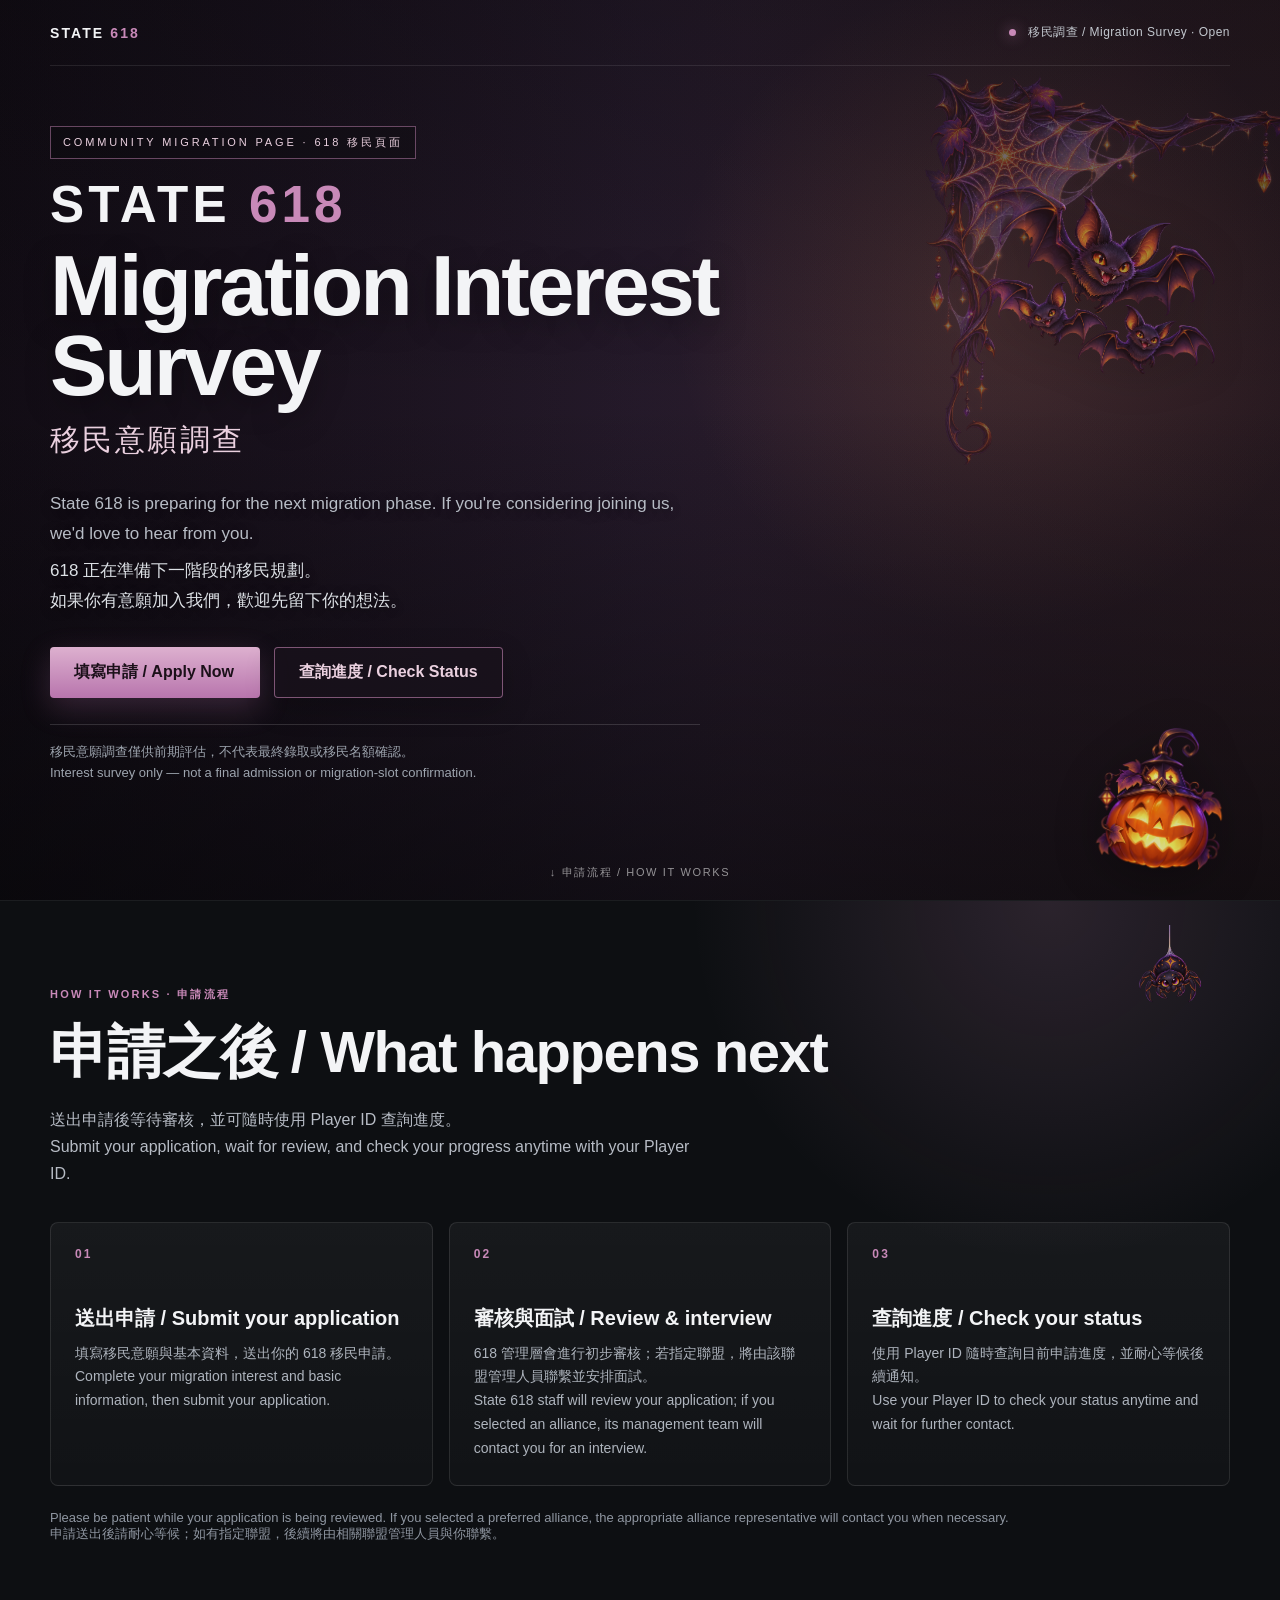
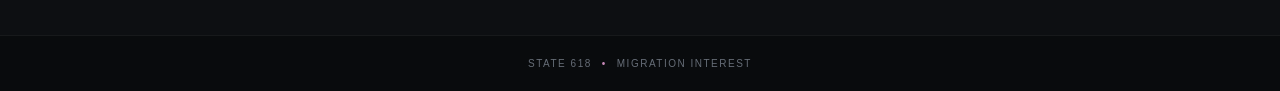
==== index.html @ cf336e97 "Add continuous background music" ====
<!DOCTYPE html>
<html lang="zh-Hant">
<head>
  <meta charset="UTF-8">
  <meta name="viewport" content="width=device-width, initial-scale=1.0">
  <meta name="theme-color" content="#0d0f12">
  <title>STATE 618 | Migration Interest Survey</title>
  <link rel="stylesheet" href="styles.css">
</head>
<body>
  <main>
    <section class="hero">
      <div class="overlay"></div>
      <img class="halloween-art web-art" src="images/halloween-web-corner.png" alt="">
      <img class="halloween-art bats-art" src="images/halloween-bats.png" alt="">
      <img class="halloween-art pumpkin-art" src="images/halloween-pumpkin.png" alt="">

      <header class="topbar">
        <div class="brand">STATE <span>618</span></div>
        <div class="top-status"><span class="status-dot"></span> 移民調查 / Migration Survey · Open</div>
      </header>

      <section class="content">
        <div class="eyebrow">COMMUNITY MIGRATION PAGE · 618 移民頁面</div>
        <div class="state-mark">STATE <span>618</span></div>
        <h1>Migration Interest<br>Survey</h1>
        <p class="zh-title">移民意願調查</p>

        <p class="intro">
          State 618 is preparing for the next migration phase.
          If you're considering joining us, we'd love to hear from you.
        </p>
        <p class="intro zh">
          618 正在準備下一階段的移民規劃。<br>
          如果你有意願加入我們，歡迎先留下你的想法。
        </p>

        <div class="actions">
          <a class="primary" href="apply.html">填寫申請 / Apply Now</a>
          <a class="secondary-link" href="status.html">查詢進度 / Check Status</a>
        </div>

        <div class="note">
          移民意願調查僅供前期評估，不代表最終錄取或移民名額確認。<br>
          Interest survey only — not a final admission or migration-slot confirmation.
        </div>
      </section>

      <div class="scroll-hint">↓ 申請流程 / How it works</div>
    </section>

    <section class="draft-section">
      <img class="halloween-art spider-art" src="images/halloween-spider.png" alt="">
      <div class="draft-wrap">
        <div class="section-kicker">HOW IT WORKS · 申請流程</div>
        <h2>申請之後 / What happens next</h2>
        <p class="section-lead">
          送出申請後等待審核，並可隨時使用 Player ID 查詢進度。<br>
          Submit your application, wait for review, and check your progress anytime with your Player ID.
        </p>

        <div class="cards">
          <article class="card">
            <div class="card-no">01</div>
            <h3>送出申請 / Submit your application</h3>
            <p>填寫移民意願與基本資料，送出你的 618 移民申請。<br>Complete your migration interest and basic information, then submit your application.</p>
          </article>

          <article class="card">
            <div class="card-no">02</div>
            <h3>審核與面試 / Review &amp; interview</h3>
            <p>618 管理層會進行初步審核；若指定聯盟，將由該聯盟管理人員聯繫並安排面試。<br>State 618 staff will review your application; if you selected an alliance, its management team will contact you for an interview.</p>
          </article>

          <article class="card">
            <div class="card-no">03</div>
            <h3>查詢進度 / Check your status</h3>
            <p>使用 Player ID 隨時查詢目前申請進度，並耐心等候後續通知。<br>Use your Player ID to check your status anytime and wait for further contact.</p>
          </article>
        </div>

        <div class="draft-note">
          Please be patient while your application is being reviewed. If you selected a preferred alliance, the appropriate alliance representative will contact you when necessary.<br>
          申請送出後請耐心等候；如有指定聯盟，後續將由相關聯盟管理人員與你聯繫。
        </div>
      </div>
    </section>
  </main>

  <audio id="site-bgm" src="audio/bgm.mp3" preload="auto" autoplay loop></audio>

  <footer class="site-footer">
    <span>STATE 618</span>
    <span class="dot">•</span>
    <span>Migration Interest</span>
  </footer>
  <script src="site.js?v=20261015-1335"></script>
</body>
</html>
---- styles.css ----
:root {
  --bg: #0d0f12;
  --panel: rgba(17, 20, 24, 0.82);
  --text: #f3f4f6;
  --muted: #b7bcc5;
  --accent: #c889b8;
  --accent-soft: #ead0df;
  --line: rgba(255,255,255,.12);
}

* { box-sizing: border-box; }

html { scroll-behavior: smooth; }

html, body {
  margin: 0;
  min-height: 100%;
  background: var(--bg);
  color: var(--text);
  font-family: "Segoe UI", "Noto Sans TC", Arial, sans-serif;
}

body { min-height: 100vh; }

.hero {
  position: relative;
  min-height: 100vh;
  overflow: hidden;
  display: flex;
  flex-direction: column;
  justify-content: center;
  background:
    radial-gradient(circle at 78% 34%, rgba(232,145,105,.18), transparent 28%),
    linear-gradient(90deg, rgba(30,18,33,.90), rgba(70,42,76,.48) 50%, rgba(92,49,64,.44)),
    url("images/hero.png") center center / cover no-repeat;
}

.hero::before {
  content: "";
  position: absolute;
  inset: 0;
  opacity: .12;
  background-image:
    linear-gradient(rgba(255,255,255,.025) 1px, transparent 1px),
    linear-gradient(90deg, rgba(255,255,255,.025) 1px, transparent 1px);
  background-size: 42px 42px;
}

.overlay {
  position: absolute;
  inset: 0;
  background:
    linear-gradient(180deg, rgba(4,5,6,.25), transparent 45%, rgba(4,5,6,.58)),
    linear-gradient(90deg, rgba(5,6,8,.45), rgba(5,6,8,.06) 58%, rgba(5,6,8,.22));
}

.topbar {
  position: absolute;
  z-index: 2;
  top: 0;
  left: 0;
  right: 0;
  width: min(1180px, calc(100% - 40px));
  margin: 0 auto;
  padding: 24px 0;
  display: flex;
  align-items: center;
  justify-content: space-between;
  gap: 20px;
  border-bottom: 1px solid rgba(255,255,255,.09);
}

.brand {
  font-size: 14px;
  font-weight: 800;
  letter-spacing: .15em;
}

.brand span { color: var(--accent); }

.top-status {
  font-size: 12px;
  color: #c2c7ce;
  letter-spacing: .04em;
}

.status-dot {
  display: inline-block;
  width: 7px;
  height: 7px;
  margin-right: 8px;
  border-radius: 50%;
  background: var(--accent);
  box-shadow: 0 0 14px rgba(200,137,184,.76);
}

.content {
  position: relative;
  z-index: 1;
  width: min(1180px, calc(100% - 40px));
  margin: 0 auto;
  padding: 110px 0 100px;
}

.eyebrow {
  display: inline-block;
  font-size: 11px;
  letter-spacing: .26em;
  color: var(--accent-soft);
  border: 1px solid rgba(200,137,184,.48);
  background: rgba(9,10,12,.34);
  padding: 8px 12px;
  margin-bottom: 20px;
}

.state-mark {
  font-size: clamp(26px, 4vw, 52px);
  font-weight: 800;
  letter-spacing: .08em;
  line-height: 1;
  margin-bottom: 16px;
}

.state-mark span { color: var(--accent); }

h1 {
  margin: 0;
  font-size: clamp(44px, 7vw, 86px);
  line-height: .93;
  max-width: 790px;
  letter-spacing: -.035em;
  text-shadow: 0 8px 30px rgba(0,0,0,.34);
}

.zh-title {
  margin: 14px 0 28px;
  font-size: clamp(20px, 3vw, 30px);
  color: var(--accent-soft);
  letter-spacing: .08em;
}

.intro {
  max-width: 650px;
  color: var(--muted);
  font-size: 17px;
  line-height: 1.75;
  margin: 0 0 7px;
  text-shadow: 0 2px 12px rgba(0,0,0,.45);
}

.intro.zh {
  color: #dde1e6;
  margin-top: 5px;
}

.actions {
  margin-top: 32px;
  display: flex;
  flex-wrap: wrap;
  align-items: center;
  gap: 14px;
}

.primary {
  appearance: none;
  display: inline-block;
  text-decoration: none;
  border: 0;
  background: linear-gradient(180deg, #ddb0cf, #b875ad);
  color: #1b1019;
  font-weight: 800;
  font-size: 16px;
  padding: 15px 24px;
  min-width: 210px;
  border-radius: 4px;
  box-shadow: 0 10px 30px rgba(184,117,173,.24);
}

.primary:disabled {
  opacity: .92;
  cursor: default;
}

.secondary-link {
  display: inline-block;
  min-width: 210px;
  padding: 14px 24px;
  border: 1px solid rgba(200,137,184,.58);
  border-radius: 4px;
  background: rgba(26,18,28,.72);
  color: var(--accent-soft);
  text-decoration: none;
  text-align: center;
  font-size: 16px;
  font-weight: 800;
  box-shadow: 0 10px 30px rgba(0,0,0,.18);
  transition: background .2s ease, border-color .2s ease, transform .2s ease;
}

.secondary-link:hover {
  background: rgba(200,137,184,.14);
  border-color: rgba(234,208,223,.82);
  transform: translateY(-1px);
}

.status {
  color: #c3c8ce;
  font-size: 14px;
}

.note {
  margin-top: 26px;
  padding-top: 17px;
  border-top: 1px solid rgba(255,255,255,.14);
  max-width: 650px;
  color: #9da4ae;
  font-size: 13px;
  line-height: 1.6;
}

.scroll-hint {
  position: absolute;
  z-index: 2;
  left: 50%;
  bottom: 20px;
  transform: translateX(-50%);
  color: rgba(255,255,255,.55);
  font-size: 11px;
  letter-spacing: .15em;
  text-transform: uppercase;
}

.draft-section {
  background:
    radial-gradient(circle at 82% 0%, rgba(200,137,184,.16), transparent 28%),
    #0d0f12;
  border-top: 1px solid rgba(255,255,255,.06);
}

.draft-wrap {
  width: min(1180px, calc(100% - 40px));
  margin: 0 auto;
  padding: 86px 0 92px;
}

.section-kicker {
  color: var(--accent);
  font-size: 11px;
  font-weight: 700;
  letter-spacing: .2em;
  margin-bottom: 12px;
}

.draft-section h2 {
  margin: 0;
  font-size: clamp(34px, 5vw, 58px);
  letter-spacing: -.025em;
}

.section-lead {
  max-width: 650px;
  margin: 14px 0 34px;
  color: var(--muted);
  font-size: 16px;
  line-height: 1.7;
}

.cards {
  display: grid;
  grid-template-columns: repeat(3, 1fr);
  gap: 16px;
}

.card {
  min-height: 190px;
  padding: 24px;
  border: 1px solid rgba(255,255,255,.10);
  background: linear-gradient(180deg, rgba(255,255,255,.045), rgba(255,255,255,.018));
  border-radius: 8px;
}

.card-no {
  color: var(--accent);
  font-size: 12px;
  font-weight: 800;
  letter-spacing: .18em;
  margin-bottom: 44px;
}

.card h3 {
  margin: 0 0 10px;
  font-size: 20px;
}

.card p {
  margin: 0;
  color: #aeb4bd;
  font-size: 14px;
  line-height: 1.7;
}

.draft-note {
  margin-top: 24px;
  color: #8f96a1;
  font-size: 13px;
}

.site-footer {
  display: flex;
  justify-content: center;
  gap: 10px;
  padding: 22px;
  border-top: 1px solid rgba(255,255,255,.06);
  background: #090b0d;
  color: #666d77;
  font-size: 10px;
  letter-spacing: .15em;
  text-transform: uppercase;
}

.dot { color: var(--accent); }

@media (max-width: 780px) {
  .topbar {
    width: min(100% - 28px, 1180px);
    padding-top: 18px;
  }

  .top-status { display: none; }

  .content {
    width: min(100% - 28px, 1180px);
    padding: 100px 0 90px;
  }

  .eyebrow {
    font-size: 10px;
    letter-spacing: .18em;
  }

  .intro { font-size: 15px; }

  .actions {
    align-items: stretch;
    flex-direction: column;
    max-width: 360px;
  }

  .primary,
  .secondary-link { width: 100%; }

  .status { text-align: center; }

  .draft-wrap {
    width: min(100% - 28px, 1180px);
    padding: 64px 0 70px;
  }

  .cards { grid-template-columns: 1fr; }

  .card { min-height: 0; }

  .card-no { margin-bottom: 24px; }
}

/* Halloween seasonal accents */
.halloween-art {
  position: absolute;
  z-index: 1;
  pointer-events: none;
  user-select: none;
}

.web-art {
  top: 76px;
  right: -34px;
  width: min(31vw, 420px);
  opacity: .32;
  transform: rotate(2deg);
}

.bats-art {
  top: 18%;
  right: 5%;
  width: min(19vw, 250px);
  opacity: .58;
  filter: drop-shadow(0 8px 24px rgba(0,0,0,.28));
}

.pumpkin-art {
  right: 3.5%;
  bottom: 2.5%;
  width: min(12vw, 155px);
  opacity: .86;
  filter: drop-shadow(0 10px 26px rgba(0,0,0,.36));
}

.draft-section {
  position: relative;
  overflow: hidden;
}

.spider-art {
  top: 24px;
  right: 5%;
  width: min(8vw, 92px);
  opacity: .72;
}

@media (max-width: 760px) {
  .web-art {
    width: 210px;
    right: -75px;
    opacity: .22;
  }

  .bats-art {
    top: 13%;
    right: -24px;
    width: 150px;
    opacity: .38;
  }

  .pumpkin-art {
    width: 90px;
    right: 10px;
    bottom: 52px;
    opacity: .72;
  }

  .spider-art {
    width: 58px;
    right: 12px;
    opacity: .58;
  }
}
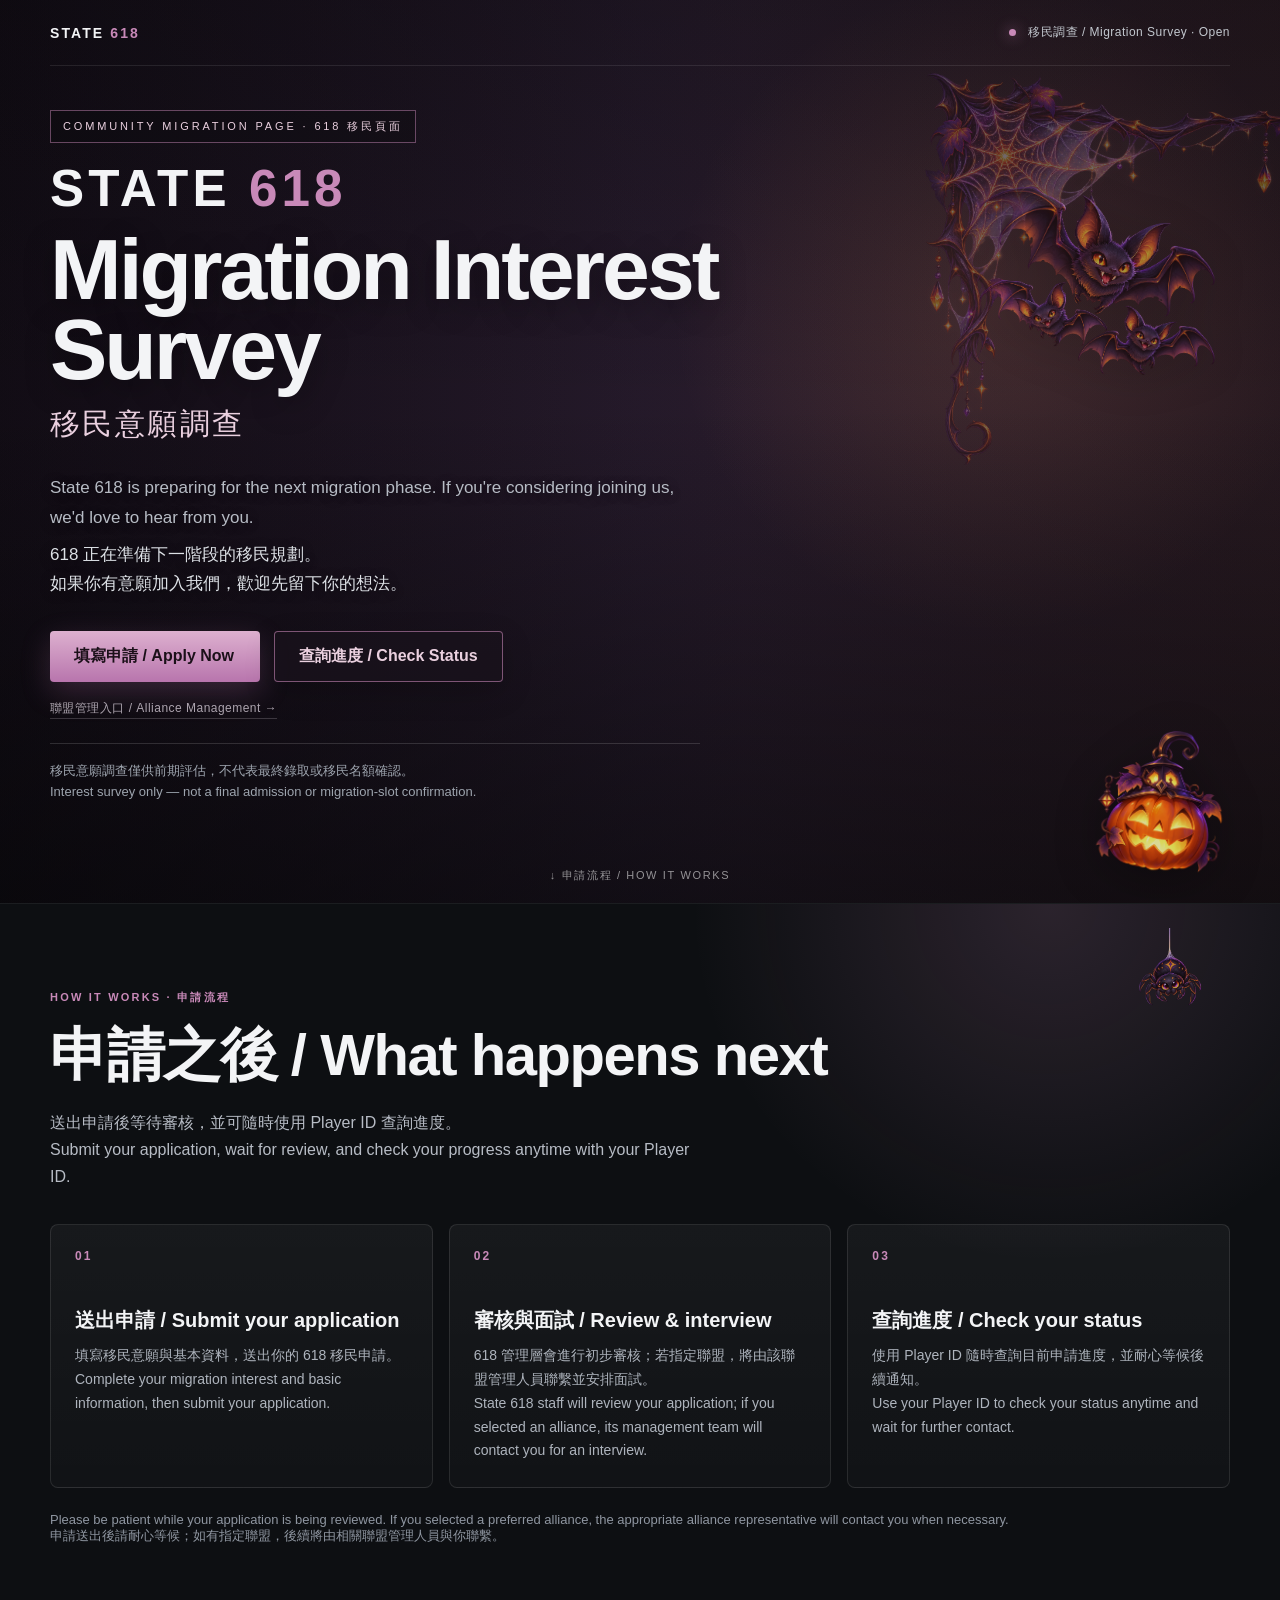
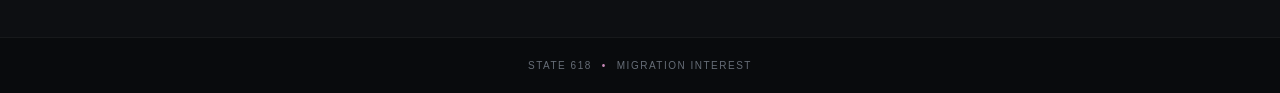
==== commit 1c85fe41: "Add alliance management portal prototype" ====
--- a/index.html
+++ b/index.html
@@ -38,6 +38,9 @@
         <div class="actions">
           <a class="primary" href="apply.html">填寫申請 / Apply Now</a>
           <a class="secondary-link" href="status.html">查詢進度 / Check Status</a>
+        </div>
+        <div class="manager-entry">
+          <a href="management.html">聯盟管理入口 / Alliance Management →</a>
         </div>
 
         <div class="note">
--- a/styles.css
+++ b/styles.css
@@ -434,3 +434,7 @@
     opacity: .58;
   }
 }
+
+.manager-entry{margin-top:16px}
+.manager-entry a{color:rgba(232,222,233,.72);text-decoration:none;font-size:12px;letter-spacing:.04em;border-bottom:1px solid rgba(232,222,233,.20);padding-bottom:3px}
+.manager-entry a:hover{color:var(--accent-soft);border-bottom-color:rgba(234,208,223,.55)}
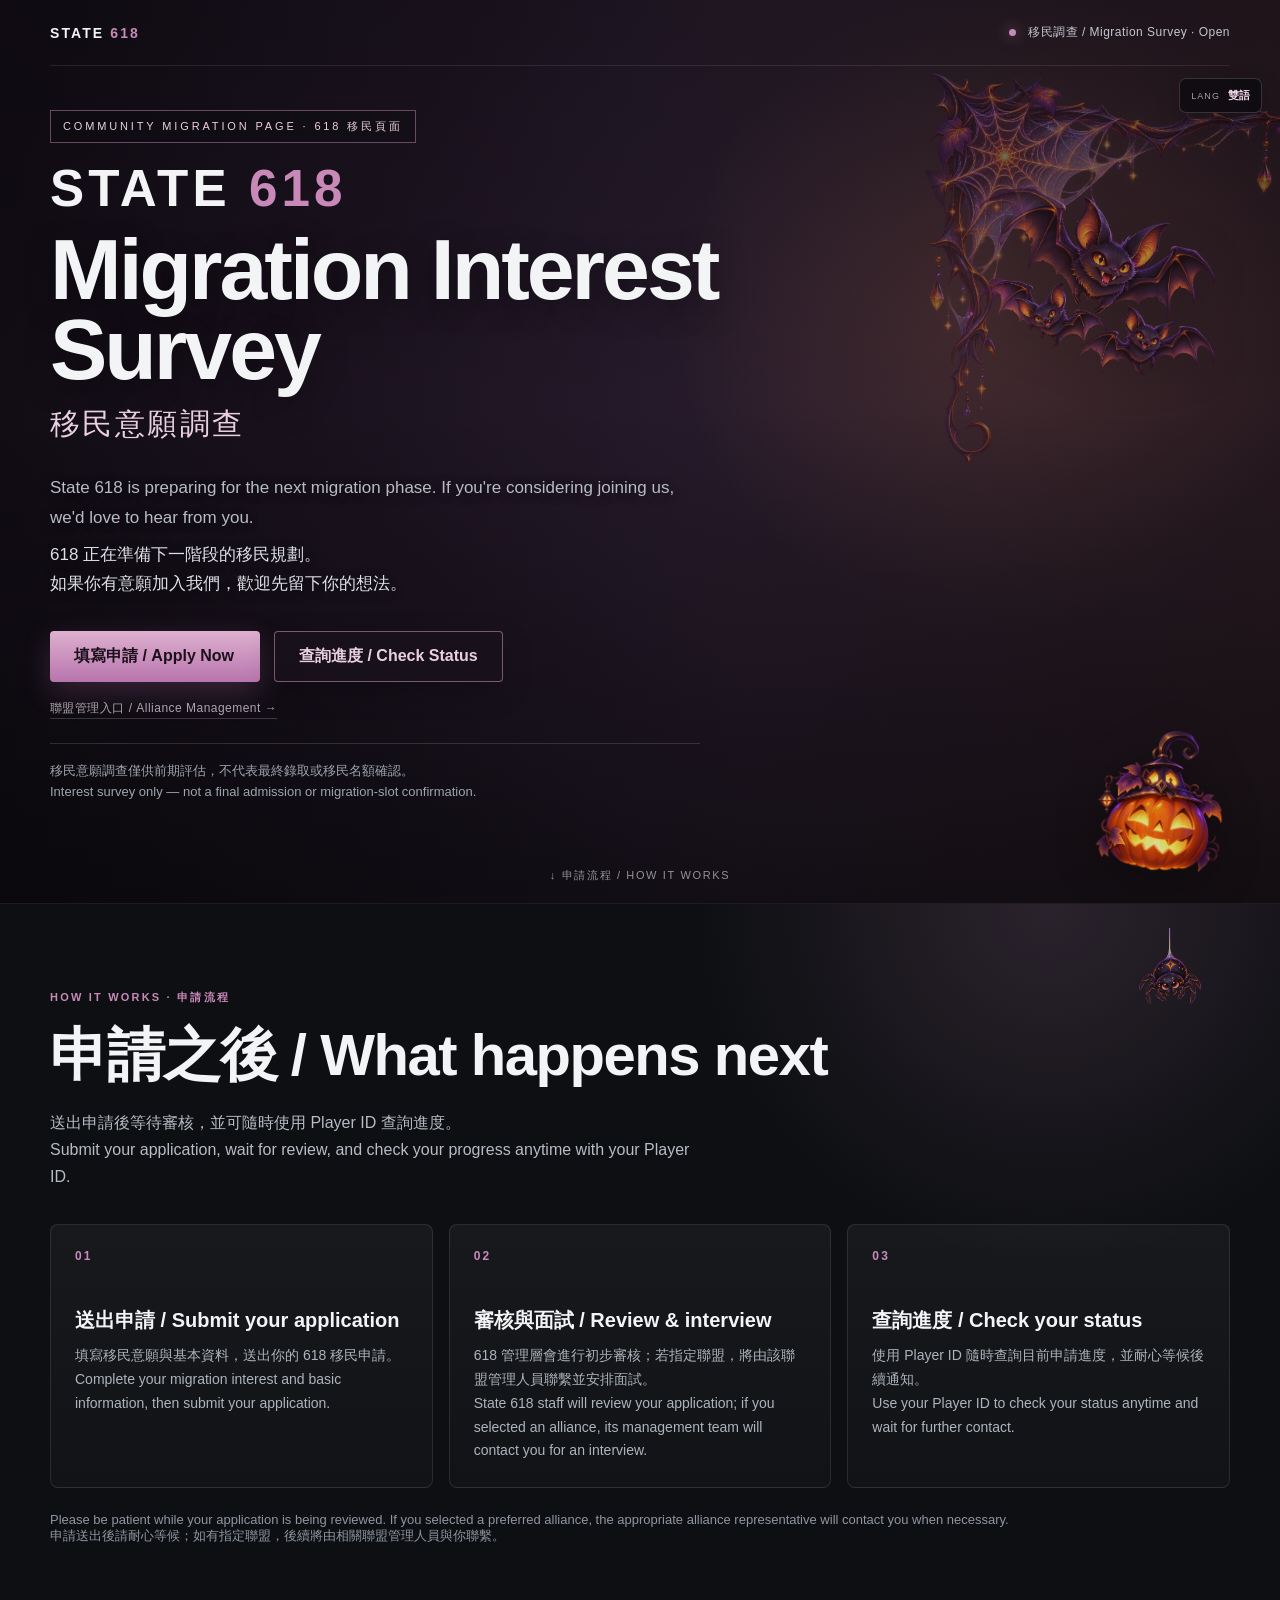
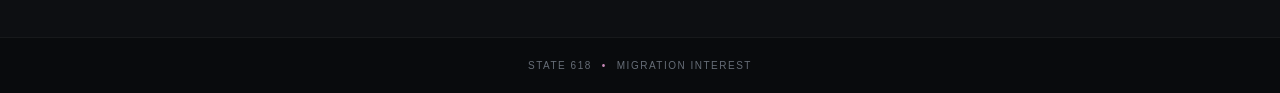
==== commit dea9633b: "Add shared language selector" ====
--- a/index.html
+++ b/index.html
@@ -5,7 +5,7 @@
   <meta name="viewport" content="width=device-width, initial-scale=1.0">
   <meta name="theme-color" content="#0d0f12">
   <title>STATE 618 | Migration Interest Survey</title>
-  <link rel="stylesheet" href="styles.css">
+  <link rel="stylesheet" href="styles.css?v=20261017-2245">
 </head>
 <body>
   <main>
@@ -26,7 +26,7 @@
         <h1>Migration Interest<br>Survey</h1>
         <p class="zh-title">移民意願調查</p>
 
-        <p class="intro">
+        <p class="intro en">
           State 618 is preparing for the next migration phase.
           If you're considering joining us, we'd love to hear from you.
         </p>
@@ -98,5 +98,6 @@
     <span>Migration Interest</span>
   </footer>
   <script src="site.js?v=20261015-1335"></script>
+  <script src="language.js?v=20261017-2245"></script>
 </body>
 </html>
--- a/styles.css
+++ b/styles.css
@@ -438,3 +438,33 @@
 .manager-entry{margin-top:16px}
 .manager-entry a{color:rgba(232,222,233,.72);text-decoration:none;font-size:12px;letter-spacing:.04em;border-bottom:1px solid rgba(232,222,233,.20);padding-bottom:3px}
 .manager-entry a:hover{color:var(--accent-soft);border-bottom-color:rgba(234,208,223,.55)}
+
+/* Shared language selector */
+.language-switcher{
+  position:fixed;right:18px;top:78px;z-index:120;
+  font-family:"Segoe UI","Noto Sans TC",Arial,sans-serif;
+}
+.language-switcher summary{
+  list-style:none;cursor:pointer;display:flex;align-items:center;gap:8px;
+  padding:9px 11px;border:1px solid rgba(255,255,255,.16);border-radius:7px;
+  background:rgba(14,12,16,.88);backdrop-filter:blur(12px);
+  color:#eee8f0;font-size:11px;box-shadow:0 8px 22px rgba(0,0,0,.22);
+}
+.language-switcher summary::-webkit-details-marker{display:none}
+.language-switcher summary span{color:#a69faa;letter-spacing:.12em;font-size:9px}
+.language-switcher summary strong{color:#f0d7e8;font-size:11px}
+.language-menu{
+  position:absolute;right:0;top:42px;width:190px;padding:8px;
+  border:1px solid rgba(255,255,255,.13);border-radius:8px;
+  background:#121015;box-shadow:0 18px 36px rgba(0,0,0,.34);
+}
+.language-option{
+  width:100%;padding:10px 11px;border:0;border-radius:6px;
+  text-align:left;background:transparent;color:#d9d3dc;cursor:pointer;font-size:12px;
+}
+.language-option:hover,.language-option.active{background:rgba(200,137,184,.12);color:#fff}
+.language-coming{padding:9px 11px 5px;color:#776f7c;font-size:9px;line-height:1.4}
+@media(max-width:700px){
+  .language-switcher{top:auto;bottom:16px;right:12px}
+  .language-menu{top:auto;bottom:42px}
+}
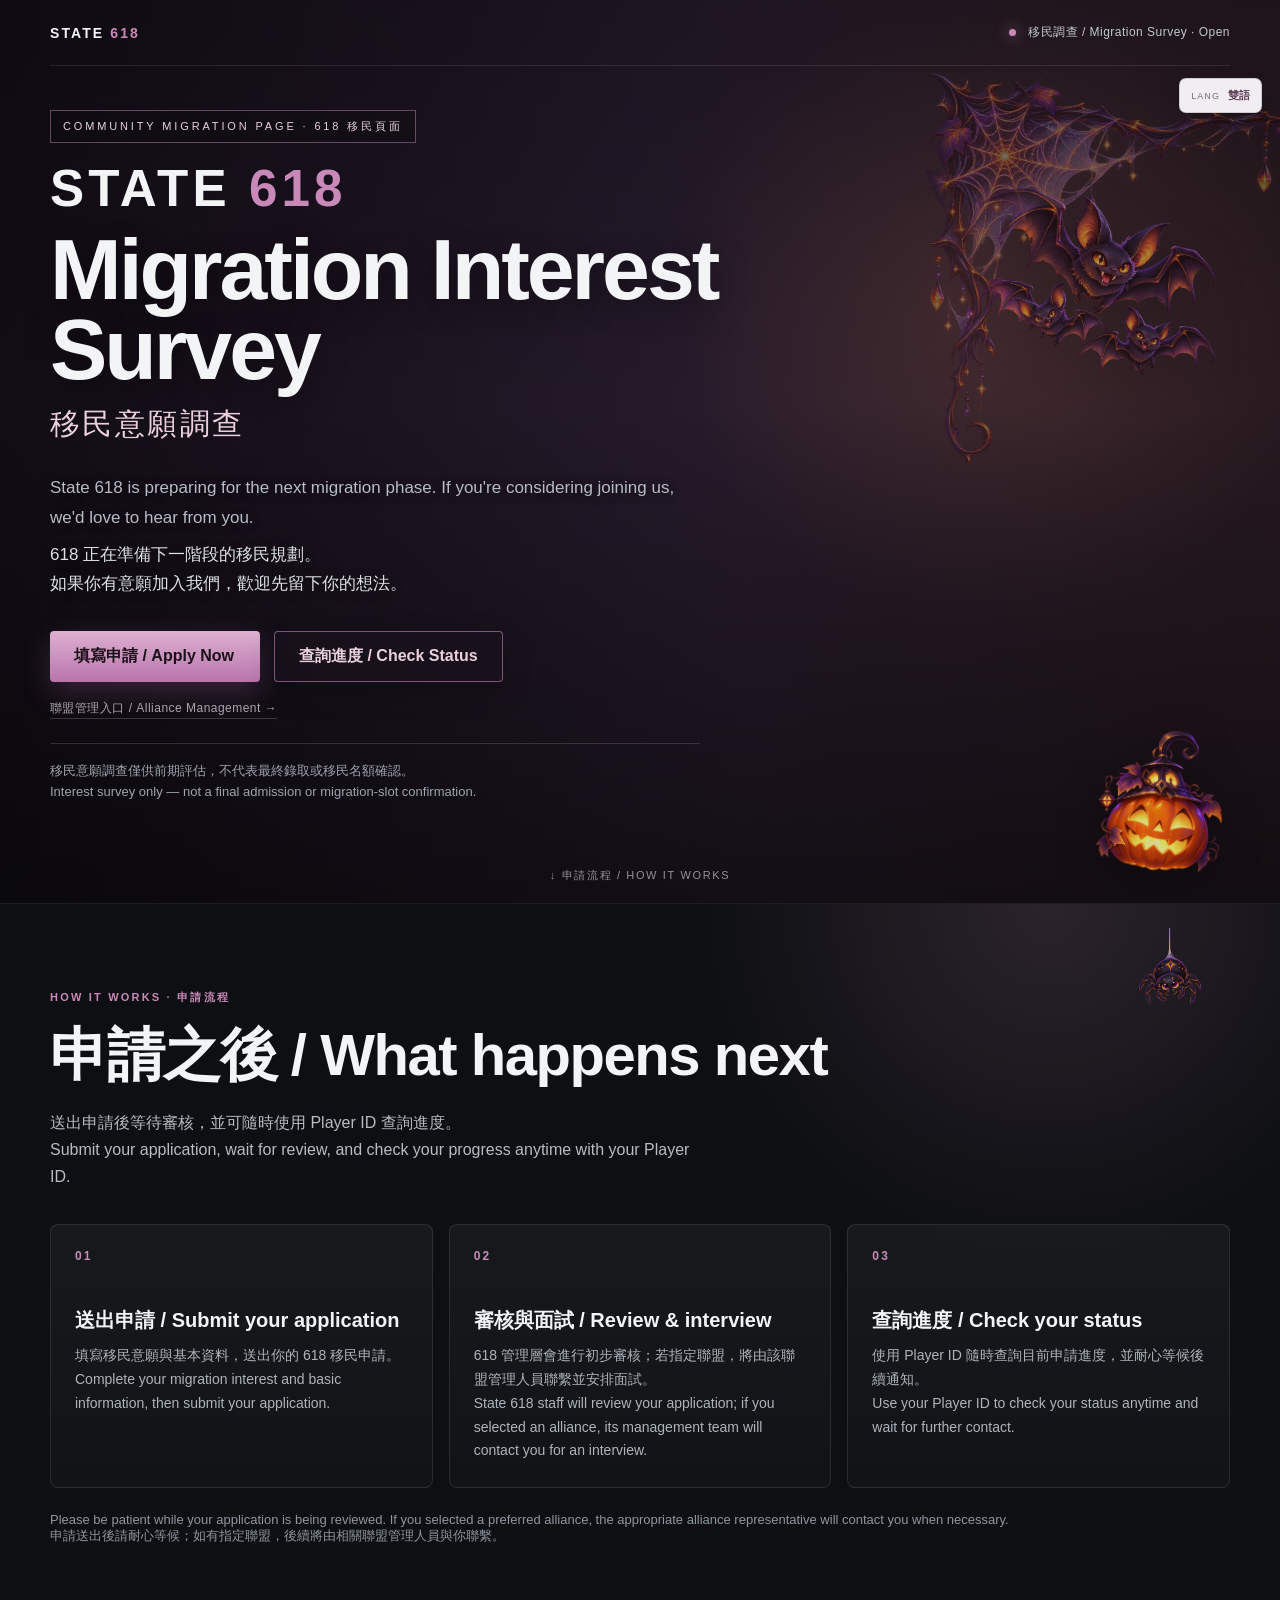
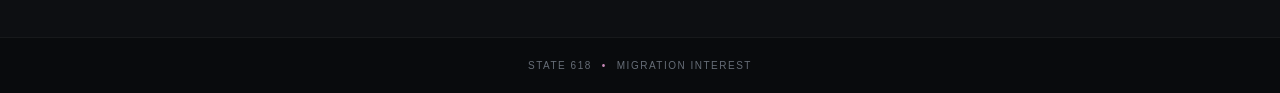
==== commit b02b354d: "Add multilingual language selector" ====
--- a/index.html
+++ b/index.html
@@ -97,7 +97,7 @@
     <span class="dot">•</span>
     <span>Migration Interest</span>
   </footer>
-  <script src="site.js?v=20261015-1335"></script>
-  <script src="language.js?v=20261017-2245"></script>
+  <script src="site.js?v=20261019-0415"></script>
+  <script src="language.js?v=20261019-0415"></script>
 </body>
 </html>
--- a/styles.css
+++ b/styles.css
@@ -468,3 +468,38 @@
   .language-switcher{top:auto;bottom:16px;right:12px}
   .language-menu{top:auto;bottom:42px}
 }
+
+/* Language selector contrast revision */
+.language-switcher summary{
+  border-color:rgba(35,28,39,.16);
+  background:rgba(250,247,251,.96);
+  color:#251e28;
+  box-shadow:0 8px 22px rgba(0,0,0,.18);
+}
+.language-switcher summary span{color:#766d79}
+.language-switcher summary strong{color:#5d3f58}
+.language-menu{
+  border-color:rgba(35,28,39,.12);
+  background:#fbf8fc;
+  box-shadow:0 18px 36px rgba(0,0,0,.24);
+}
+.language-option{color:#302733}
+.language-option:hover,.language-option.active{
+  background:#ead8e6;
+  color:#2a1f2a;
+}
+.language-coming{
+  color:#817786;
+  border-top:1px solid rgba(35,28,39,.08);
+  margin-top:5px;
+  padding-top:10px;
+}
+
+/* Multilingual selector expansion */
+.language-menu{
+  max-height:min(68vh,460px);
+  overflow-y:auto;
+  overscroll-behavior:contain;
+  scrollbar-width:thin;
+}
+.language-option{white-space:nowrap}
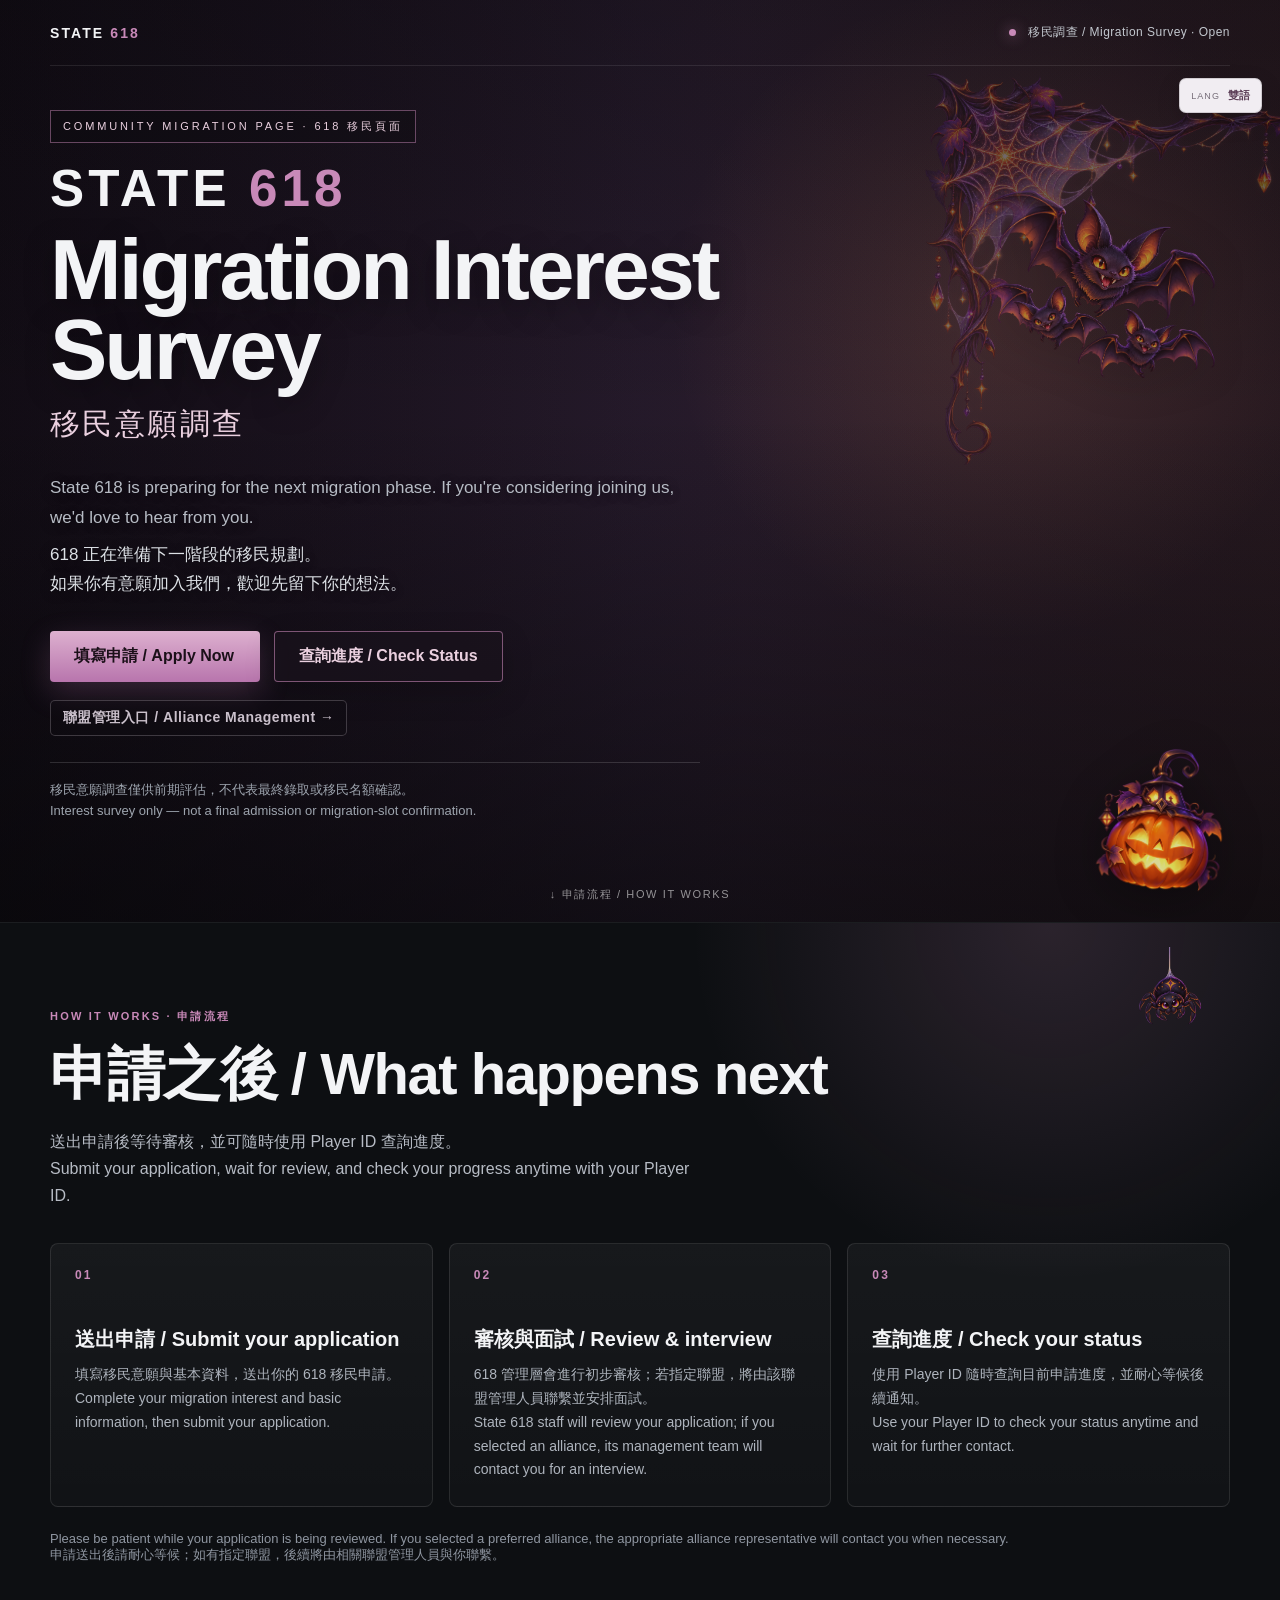
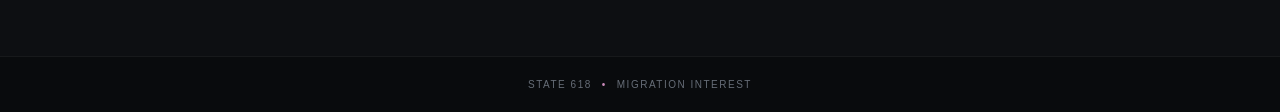
==== commit ba5a31b9: "Enlarge alliance management entry" ====
--- a/index.html
+++ b/index.html
@@ -5,7 +5,7 @@
   <meta name="viewport" content="width=device-width, initial-scale=1.0">
   <meta name="theme-color" content="#0d0f12">
   <title>STATE 618 | Migration Interest Survey</title>
-  <link rel="stylesheet" href="styles.css?v=20261017-2245">
+  <link rel="stylesheet" href="styles.css?v=20261019-0435">
 </head>
 <body>
   <main>
--- a/styles.css
+++ b/styles.css
@@ -435,9 +435,26 @@
   }
 }
 
-.manager-entry{margin-top:16px}
-.manager-entry a{color:rgba(232,222,233,.72);text-decoration:none;font-size:12px;letter-spacing:.04em;border-bottom:1px solid rgba(232,222,233,.20);padding-bottom:3px}
-.manager-entry a:hover{color:var(--accent-soft);border-bottom-color:rgba(234,208,223,.55)}
+.manager-entry{margin-top:18px}
+.manager-entry a{
+  display:inline-block;
+  color:rgba(238,228,239,.84);
+  text-decoration:none;
+  font-size:14px;
+  font-weight:700;
+  letter-spacing:.035em;
+  padding:8px 12px;
+  border:1px solid rgba(232,222,233,.22);
+  border-radius:5px;
+  background:rgba(16,13,18,.34);
+  transition:background .2s ease,border-color .2s ease,color .2s ease,transform .2s ease;
+}
+.manager-entry a:hover{
+  color:var(--accent-soft);
+  border-color:rgba(234,208,223,.50);
+  background:rgba(200,137,184,.10);
+  transform:translateY(-1px);
+}
 
 /* Shared language selector */
 .language-switcher{
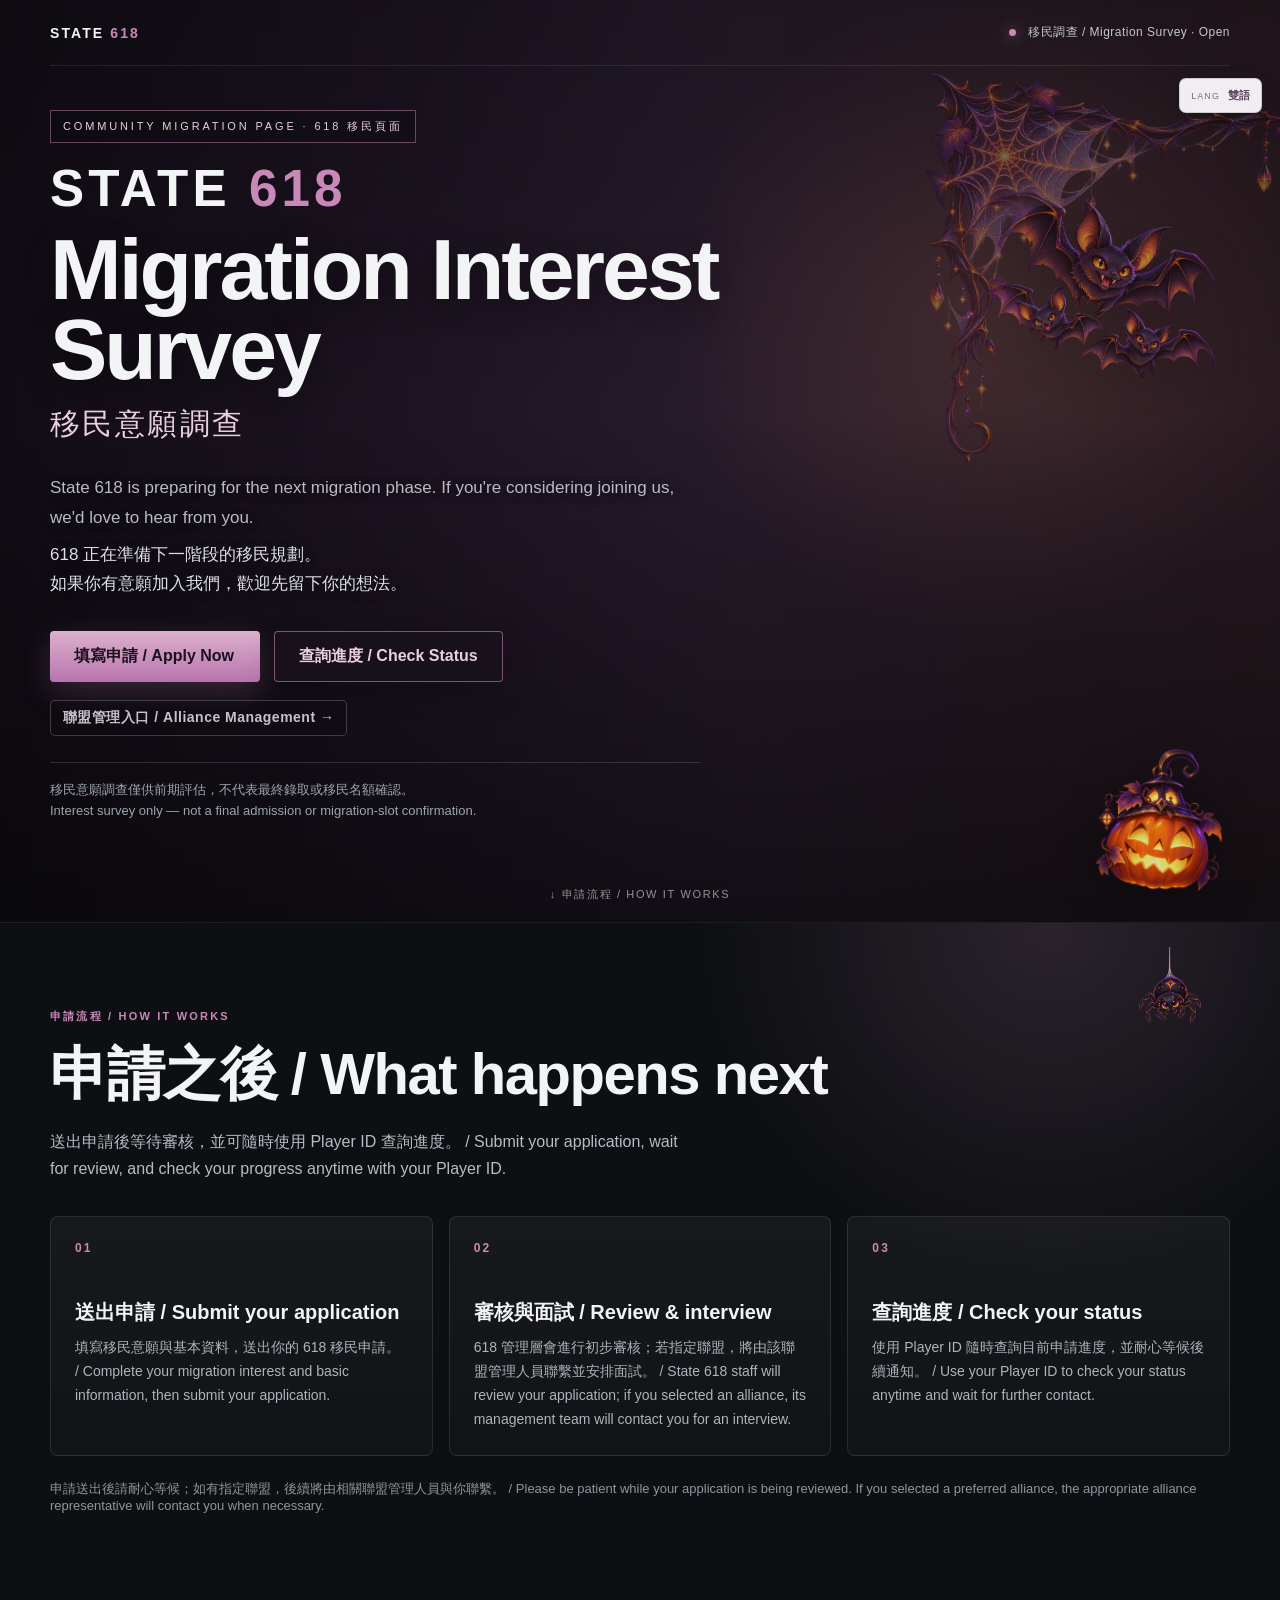
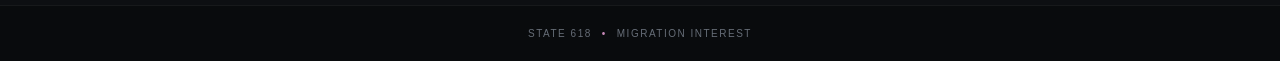
==== commit 94c28dc2: "Fix homepage multilingual section" ====
--- a/index.html
+++ b/index.html
@@ -55,37 +55,31 @@
     <section class="draft-section">
       <img class="halloween-art spider-art" src="images/halloween-spider.png" alt="">
       <div class="draft-wrap">
-        <div class="section-kicker">HOW IT WORKS · 申請流程</div>
-        <h2>申請之後 / What happens next</h2>
-        <p class="section-lead">
-          送出申請後等待審核，並可隨時使用 Player ID 查詢進度。<br>
-          Submit your application, wait for review, and check your progress anytime with your Player ID.
-        </p>
+        <div class="section-kicker" data-i18n-zh="申請流程" data-i18n-en="HOW IT WORKS">申請流程 / HOW IT WORKS</div>
+        <h2 data-i18n-zh="申請之後" data-i18n-en="What happens next">申請之後 / What happens next</h2>
+        <p class="section-lead" data-i18n-zh="送出申請後等待審核，並可隨時使用 Player ID 查詢進度。" data-i18n-en="Submit your application, wait for review, and check your progress anytime with your Player ID.">送出申請後等待審核，並可隨時使用 Player ID 查詢進度。 / Submit your application, wait for review, and check your progress anytime with your Player ID.</p>
 
         <div class="cards">
           <article class="card">
             <div class="card-no">01</div>
-            <h3>送出申請 / Submit your application</h3>
-            <p>填寫移民意願與基本資料，送出你的 618 移民申請。<br>Complete your migration interest and basic information, then submit your application.</p>
+            <h3 data-i18n-zh="送出申請" data-i18n-en="Submit your application">送出申請 / Submit your application</h3>
+            <p data-i18n-zh="填寫移民意願與基本資料，送出你的 618 移民申請。" data-i18n-en="Complete your migration interest and basic information, then submit your application.">填寫移民意願與基本資料，送出你的 618 移民申請。 / Complete your migration interest and basic information, then submit your application.</p>
           </article>
 
           <article class="card">
             <div class="card-no">02</div>
-            <h3>審核與面試 / Review &amp; interview</h3>
-            <p>618 管理層會進行初步審核；若指定聯盟，將由該聯盟管理人員聯繫並安排面試。<br>State 618 staff will review your application; if you selected an alliance, its management team will contact you for an interview.</p>
+            <h3 data-i18n-zh="審核與面試" data-i18n-en="Review &amp; interview">審核與面試 / Review &amp; interview</h3>
+            <p data-i18n-zh="618 管理層會進行初步審核；若指定聯盟，將由該聯盟管理人員聯繫並安排面試。" data-i18n-en="State 618 staff will review your application; if you selected an alliance, its management team will contact you for an interview.">618 管理層會進行初步審核；若指定聯盟，將由該聯盟管理人員聯繫並安排面試。 / State 618 staff will review your application; if you selected an alliance, its management team will contact you for an interview.</p>
           </article>
 
           <article class="card">
             <div class="card-no">03</div>
-            <h3>查詢進度 / Check your status</h3>
-            <p>使用 Player ID 隨時查詢目前申請進度，並耐心等候後續通知。<br>Use your Player ID to check your status anytime and wait for further contact.</p>
+            <h3 data-i18n-zh="查詢進度" data-i18n-en="Check your status">查詢進度 / Check your status</h3>
+            <p data-i18n-zh="使用 Player ID 隨時查詢目前申請進度，並耐心等候後續通知。" data-i18n-en="Use your Player ID to check your status anytime and wait for further contact.">使用 Player ID 隨時查詢目前申請進度，並耐心等候後續通知。 / Use your Player ID to check your status anytime and wait for further contact.</p>
           </article>
         </div>
 
-        <div class="draft-note">
-          Please be patient while your application is being reviewed. If you selected a preferred alliance, the appropriate alliance representative will contact you when necessary.<br>
-          申請送出後請耐心等候；如有指定聯盟，後續將由相關聯盟管理人員與你聯繫。
-        </div>
+        <div class="draft-note" data-i18n-zh="申請送出後請耐心等候；如有指定聯盟，後續將由相關聯盟管理人員與你聯繫。" data-i18n-en="Please be patient while your application is being reviewed. If you selected a preferred alliance, the appropriate alliance representative will contact you when necessary.">申請送出後請耐心等候；如有指定聯盟，後續將由相關聯盟管理人員與你聯繫。 / Please be patient while your application is being reviewed. If you selected a preferred alliance, the appropriate alliance representative will contact you when necessary.</div>
       </div>
     </section>
   </main>
@@ -98,6 +92,6 @@
     <span>Migration Interest</span>
   </footer>
   <script src="site.js?v=20261019-0415"></script>
-  <script src="language.js?v=20261019-0415"></script>
+  <script src="language.js?v=20261019-0625"></script>
 </body>
 </html>
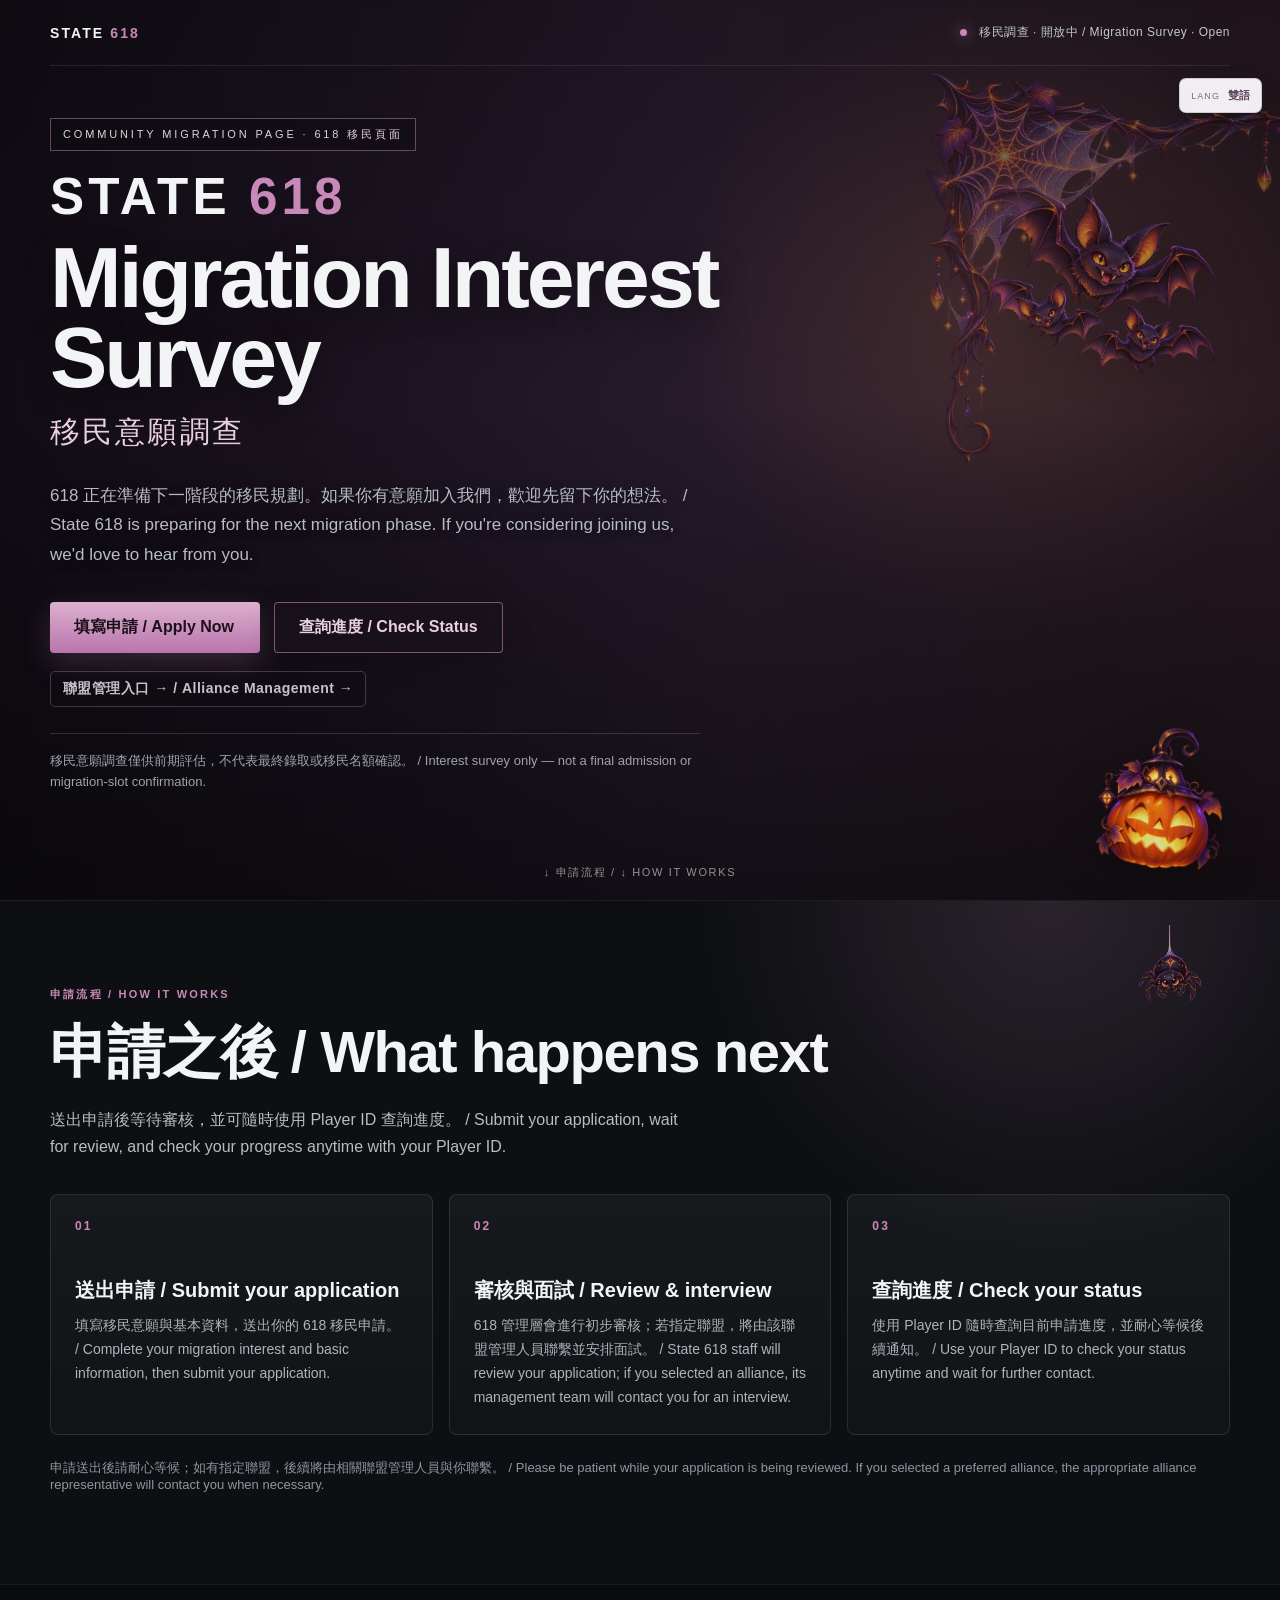
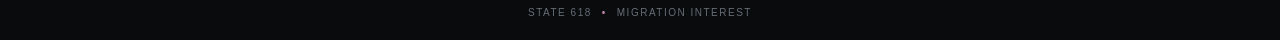
==== commit fea111f2: "Complete homepage language switching" ====
--- a/index.html
+++ b/index.html
@@ -17,39 +17,29 @@
 
       <header class="topbar">
         <div class="brand">STATE <span>618</span></div>
-        <div class="top-status"><span class="status-dot"></span> 移民調查 / Migration Survey · Open</div>
+        <div class="top-status"><span class="status-dot"></span> <span data-i18n-zh="移民調查 · 開放中" data-i18n-en="Migration Survey · Open">移民調查 / Migration Survey · Open</span></div>
       </header>
 
       <section class="content">
-        <div class="eyebrow">COMMUNITY MIGRATION PAGE · 618 移民頁面</div>
+        <div class="eyebrow" data-i18n-zh="618 移民頁面" data-i18n-en="COMMUNITY MIGRATION PAGE" data-i18n-bi="COMMUNITY MIGRATION PAGE · 618 移民頁面">COMMUNITY MIGRATION PAGE · 618 移民頁面</div>
         <div class="state-mark">STATE <span>618</span></div>
-        <h1>Migration Interest<br>Survey</h1>
-        <p class="zh-title">移民意願調查</p>
+        <h1 data-i18n-zh="移民意願調查" data-i18n-en="Migration Interest Survey" data-i18n-bi="Migration Interest Survey">Migration Interest Survey</h1>
+        <p class="zh-title" data-bi-only>移民意願調查</p>
 
-        <p class="intro en">
-          State 618 is preparing for the next migration phase.
-          If you're considering joining us, we'd love to hear from you.
-        </p>
-        <p class="intro zh">
-          618 正在準備下一階段的移民規劃。<br>
-          如果你有意願加入我們，歡迎先留下你的想法。
-        </p>
+        <p class="intro" data-i18n-zh="618 正在準備下一階段的移民規劃。如果你有意願加入我們，歡迎先留下你的想法。" data-i18n-en="State 618 is preparing for the next migration phase. If you're considering joining us, we'd love to hear from you.">618 正在準備下一階段的移民規劃。如果你有意願加入我們，歡迎先留下你的想法。 / State 618 is preparing for the next migration phase. If you're considering joining us, we'd love to hear from you.</p>
 
         <div class="actions">
-          <a class="primary" href="apply.html">填寫申請 / Apply Now</a>
-          <a class="secondary-link" href="status.html">查詢進度 / Check Status</a>
+          <a class="primary" href="apply.html" data-i18n-zh="填寫申請" data-i18n-en="Apply Now">填寫申請 / Apply Now</a>
+          <a class="secondary-link" href="status.html" data-i18n-zh="查詢進度" data-i18n-en="Check Status">查詢進度 / Check Status</a>
         </div>
         <div class="manager-entry">
-          <a href="management.html">聯盟管理入口 / Alliance Management →</a>
+          <a href="management.html" data-i18n-zh="聯盟管理入口 →" data-i18n-en="Alliance Management →">聯盟管理入口 / Alliance Management →</a>
         </div>
 
-        <div class="note">
-          移民意願調查僅供前期評估，不代表最終錄取或移民名額確認。<br>
-          Interest survey only — not a final admission or migration-slot confirmation.
-        </div>
+        <div class="note" data-i18n-zh="移民意願調查僅供前期評估，不代表最終錄取或移民名額確認。" data-i18n-en="Interest survey only — not a final admission or migration-slot confirmation.">移民意願調查僅供前期評估，不代表最終錄取或移民名額確認。 / Interest survey only — not a final admission or migration-slot confirmation.</div>
       </section>
 
-      <div class="scroll-hint">↓ 申請流程 / How it works</div>
+      <div class="scroll-hint" data-i18n-zh="↓ 申請流程" data-i18n-en="↓ How it works">↓ 申請流程 / How it works</div>
     </section>
 
     <section class="draft-section">
@@ -92,6 +82,6 @@
     <span>Migration Interest</span>
   </footer>
   <script src="site.js?v=20261019-0415"></script>
-  <script src="language.js?v=20261019-0625"></script>
+  <script src="language.js?v=20261019-0735"></script>
 </body>
 </html>
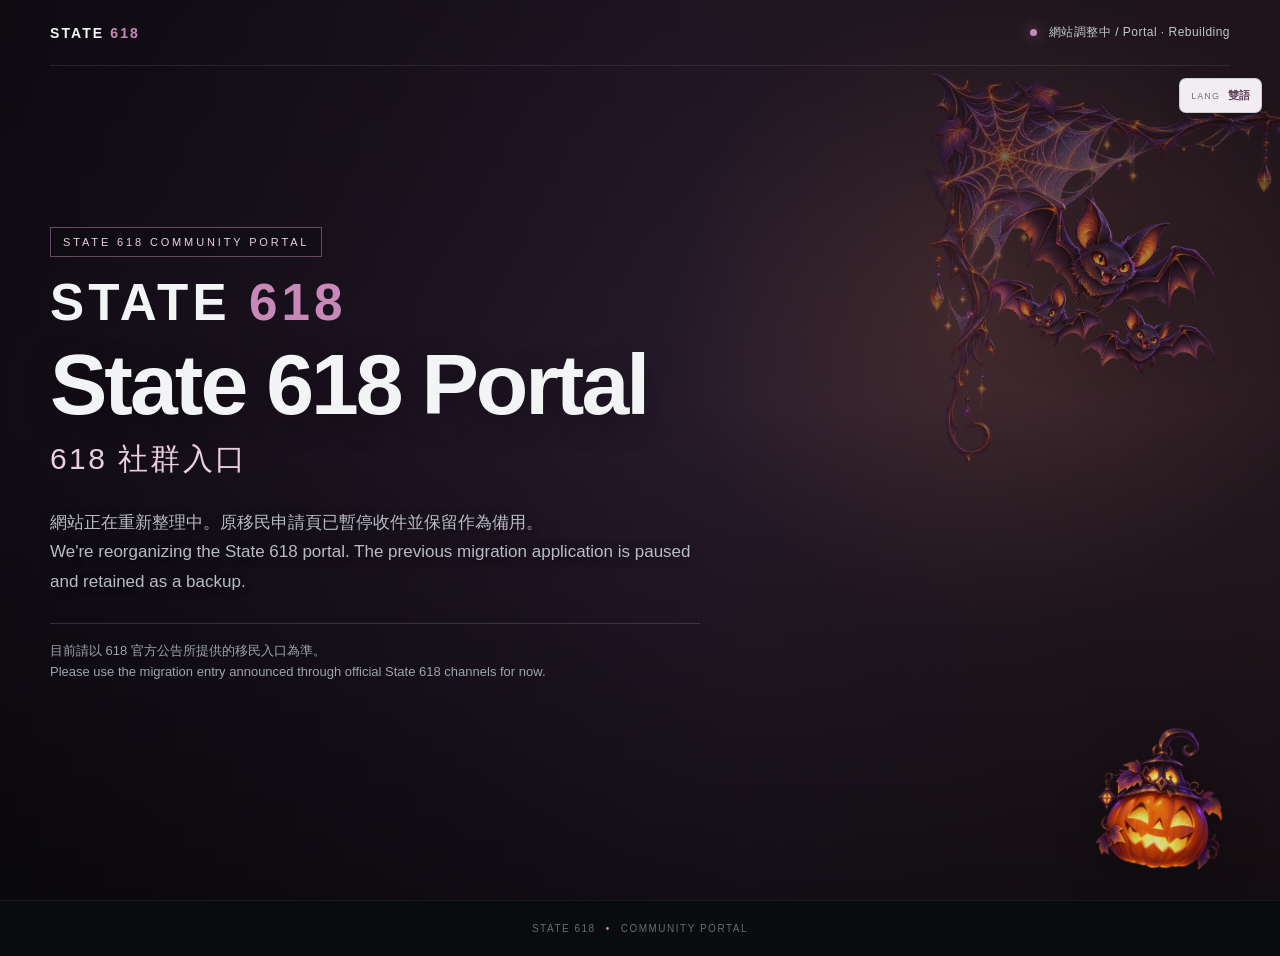
==== commit dca9859c: "Pause migration submissions and retain portal backup" ====
--- a/index.html
+++ b/index.html
@@ -4,7 +4,7 @@
   <meta charset="UTF-8">
   <meta name="viewport" content="width=device-width, initial-scale=1.0">
   <meta name="theme-color" content="#0d0f12">
-  <title>STATE 618 | Migration Interest Survey</title>
+  <title>STATE 618 | Community Portal</title>
   <link rel="stylesheet" href="styles.css?v=20261019-0435">
 </head>
 <body>
@@ -17,32 +17,24 @@
 
       <header class="topbar">
         <div class="brand">STATE <span>618</span></div>
-        <div class="top-status"><span class="status-dot"></span> <span data-i18n-zh="移民調查 · 開放中" data-i18n-en="Migration Survey · Open">移民調查 / Migration Survey · Open</span></div>
+        <div class="top-status"><span class="status-dot"></span> <span>網站調整中 / Portal · Rebuilding</span></div>
       </header>
 
       <section class="content">
-        <div class="eyebrow" data-i18n-zh="618 移民頁面" data-i18n-en="COMMUNITY MIGRATION PAGE" data-i18n-bi="COMMUNITY MIGRATION PAGE · 618 移民頁面">COMMUNITY MIGRATION PAGE · 618 移民頁面</div>
+        <div class="eyebrow">STATE 618 COMMUNITY PORTAL</div>
         <div class="state-mark">STATE <span>618</span></div>
-        <h1 data-i18n-zh="移民意願調查" data-i18n-en="Migration Interest Survey" data-i18n-bi="Migration Interest Survey">Migration Interest Survey</h1>
-        <p class="zh-title" data-bi-only>移民意願調查</p>
+        <h1>State 618 Portal</h1>
+        <p class="zh-title">618 社群入口</p>
 
-        <p class="intro" data-i18n-zh="618 正在準備下一階段的移民規劃。如果你有意願加入我們，歡迎先留下你的想法。" data-i18n-en="State 618 is preparing for the next migration phase. If you're considering joining us, we'd love to hear from you.">618 正在準備下一階段的移民規劃。如果你有意願加入我們，歡迎先留下你的想法。 / State 618 is preparing for the next migration phase. If you're considering joining us, we'd love to hear from you.</p>
+        <p class="intro">網站正在重新整理中。原移民申請頁已暫停收件並保留作為備用。<br>We're reorganizing the State 618 portal. The previous migration application is paused and retained as a backup.</p>
 
-        <div class="actions">
-          <a class="primary" href="apply.html" data-i18n-zh="填寫申請" data-i18n-en="Apply Now">填寫申請 / Apply Now</a>
-          <a class="secondary-link" href="status.html" data-i18n-zh="查詢進度" data-i18n-en="Check Status">查詢進度 / Check Status</a>
-        </div>
-        <div class="manager-entry">
-          <a href="management.html" data-i18n-zh="聯盟管理入口 →" data-i18n-en="Alliance Management →">聯盟管理入口 / Alliance Management →</a>
-        </div>
-
-        <div class="note" data-i18n-zh="移民意願調查僅供前期評估，不代表最終錄取或移民名額確認。" data-i18n-en="Interest survey only — not a final admission or migration-slot confirmation.">移民意願調查僅供前期評估，不代表最終錄取或移民名額確認。 / Interest survey only — not a final admission or migration-slot confirmation.</div>
+        <div class="note">目前請以 618 官方公告所提供的移民入口為準。<br>Please use the migration entry announced through official State 618 channels for now.</div>
       </section>
 
-      <div class="scroll-hint" data-i18n-zh="↓ 申請流程" data-i18n-en="↓ How it works">↓ 申請流程 / How it works</div>
+      <div class="scroll-hint" hidden></div>
     </section>
 
-    <section class="draft-section">
+    <section class="draft-section" hidden>
       <img class="halloween-art spider-art" src="images/halloween-spider.png" alt="">
       <div class="draft-wrap">
         <div class="section-kicker" data-i18n-zh="申請流程" data-i18n-en="HOW IT WORKS">申請流程 / HOW IT WORKS</div>
@@ -79,7 +71,7 @@
   <footer class="site-footer">
     <span>STATE 618</span>
     <span class="dot">•</span>
-    <span>Migration Interest</span>
+    <span>Community Portal</span>
   </footer>
   <script src="site.js?v=20261019-0415"></script>
   <script src="language.js?v=20261019-0735"></script>
